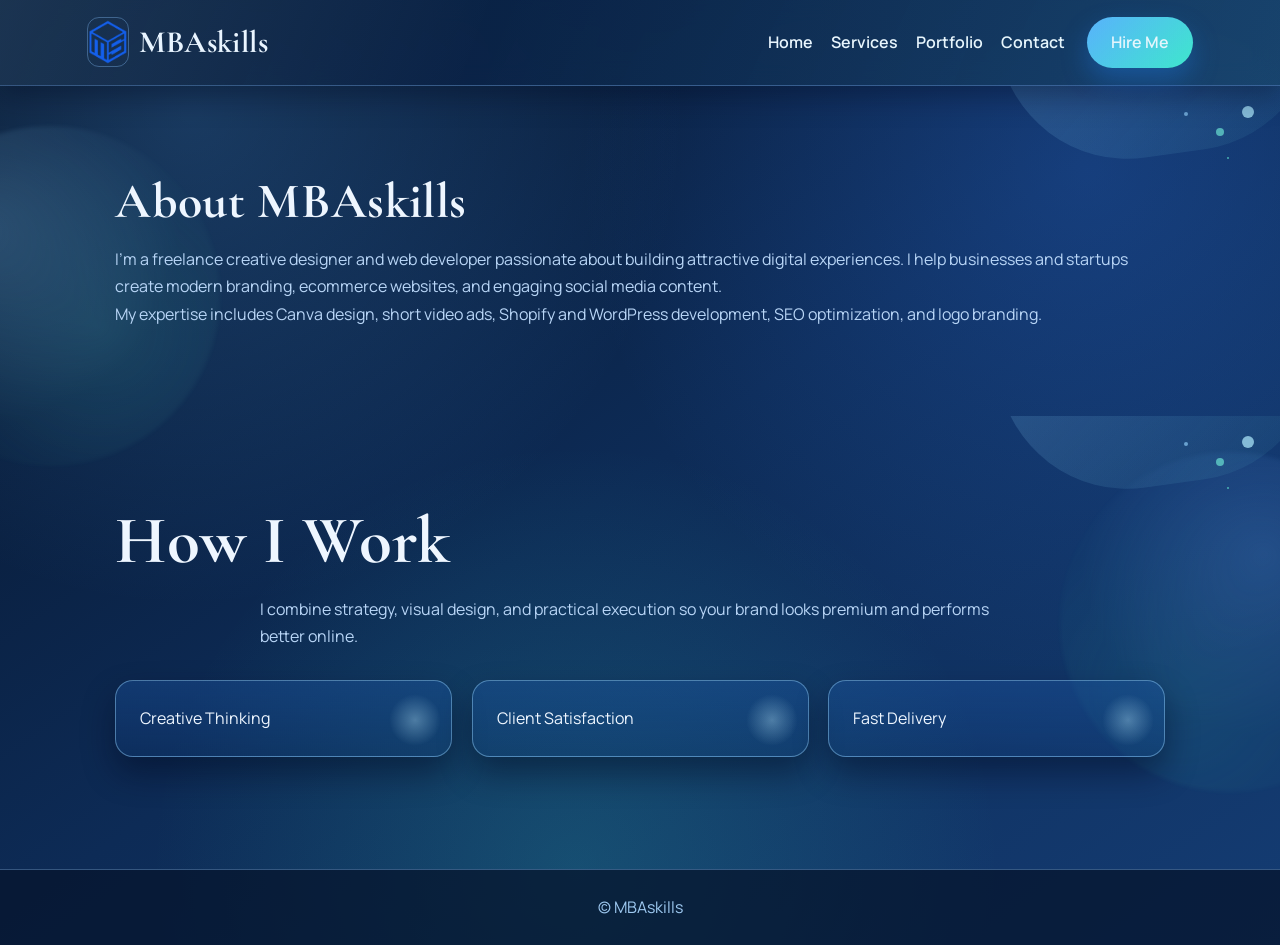
==== about.html @ e8bbcb88 "Add files via upload" ====
<!DOCTYPE html>
<html lang="en">
<head>
<meta charset="UTF-8">
<meta name="viewport" content="width=device-width, initial-scale=1.0">
<title>About | MBAskills</title>
<link rel="stylesheet" href="style.css?v=11">
<link rel="stylesheet" href="https://cdnjs.cloudflare.com/ajax/libs/font-awesome/6.5.0/css/all.min.css">
</head>
<body>

<header class="navbar" aria-label="Main navigation">
  <div class="logo-container">
    <img src="assets/images/logo.png" class="logo-img" alt="MBAskills logo">
    <span class="brand">MBAskills</span>
  </div>

  <button class="nav-toggle" aria-label="Toggle menu" aria-expanded="false" type="button">
    <i class="fas fa-bars"></i>
  </button>

  <nav class="site-nav">
    <ul class="nav-menu">
      <li><a href="index.html">Home</a></li>
      <li><a href="services.html">Services</a></li>
      <li><a href="portfolio.html">Portfolio</a></li>
      <li><a href="contact.html">Contact</a></li>
    </ul>
  </nav>

  <a href="contact.html" class="hire-btn">Hire Me</a>
</header>

<section id="about" class="about">
  <h2>About MBAskills</h2>

  <p>
    I'm a freelance creative designer and web developer passionate about building attractive digital experiences.
    I help businesses and startups create modern branding, ecommerce websites, and engaging social media content.
  </p>

  <p>
    My expertise includes Canva design, short video ads, Shopify and WordPress development, SEO optimization,
    and logo branding.
  </p>
</section>

<section class="container page">
  <h1>How I Work</h1>

  <p>
    I combine strategy, visual design, and practical execution so your brand looks premium and performs better online.
  </p>

  <div class="cards">
    <div class="card">Creative Thinking</div>
    <div class="card">Client Satisfaction</div>
    <div class="card">Fast Delivery</div>
  </div>
</section>

<footer>
  <p>&copy; MBAskills</p>
</footer>

<script src="script.js?v=8"></script>
</body>
</html>
---- style.css ----
@import url("https://fonts.googleapis.com/css2?family=Cormorant+Garamond:wght@500;600;700&family=Manrope:wght@400;500;600;700&display=swap");

:root {
  --bg-dark: #061327;
  --bg-mid: #0d2b56;
  --bg-soft: #1a4b88;
  --surface: rgba(16, 63, 128, 0.26);
  --surface-strong: rgba(28, 88, 169, 0.38);
  --line: rgba(134, 191, 255, 0.36);
  --text-main: #eef6ff;
  --text-muted: #b8d5f6;
  --blue-accent: #56adff;
  --blue-strong: #2d7ff9;
  --aqua-accent: #39e6cc;
  --aqua-strong: #18c4ae;
  --shadow: 0 24px 55px rgba(2, 10, 30, 0.48);
}

* {
  margin: 0;
  padding: 0;
  box-sizing: border-box;
}

html {
  scroll-behavior: smooth;
}

body {
  font-family: "Manrope", "Segoe UI", sans-serif;
  color: var(--text-main);
  line-height: 1.7;
  min-height: 100vh;
  background:
    radial-gradient(circle at 15% 12%, rgba(86, 173, 255, 0.22), transparent 36%),
    radial-gradient(circle at 85% 18%, rgba(51, 124, 248, 0.24), transparent 38%),
    radial-gradient(circle at 45% 92%, rgba(57, 230, 204, 0.16), transparent 38%),
    linear-gradient(145deg, var(--bg-dark), var(--bg-mid), #143c73);
  overflow-x: hidden;
}

h1,
h2,
h3,
.logo,
.brand {
  font-family: "Cormorant Garamond", Georgia, serif;
  letter-spacing: 0.35px;
}

p,
a,
li {
  color: var(--text-muted);
}

img {
  max-width: 100%;
  display: block;
}

.preloader {
  position: fixed;
  inset: 0;
  z-index: 3000;
  display: grid;
  place-items: center;
  background: radial-gradient(circle at center, #143c73, #061327);
  transition: opacity 0.45s ease, visibility 0.45s ease;
}

.preloader.hidden {
  opacity: 0;
  visibility: hidden;
}

.loader-core {
  text-align: center;
}

.logo-loader-wrap {
  position: relative;
  width: 120px;
  height: 120px;
  margin: 0 auto 14px;
  display: grid;
  place-items: center;
}

.loader-logo {
  width: 76px;
  height: 76px;
  border-radius: 18px;
  border: 2px solid rgba(255, 255, 255, 0.28);
  box-shadow: 0 0 0 8px rgba(57, 230, 204, 0.1), 0 10px 20px rgba(0, 0, 0, 0.35);
  animation: logoFloat 1.6s ease-in-out infinite;
}

.loader-dots {
  position: absolute;
  inset: 0;
  border-radius: 50%;
  animation: orbitSpin 1.15s linear infinite;
}

.dot {
  position: absolute;
  width: 14px;
  height: 14px;
  border-radius: 50%;
  box-shadow: 0 0 14px rgba(255, 255, 255, 0.45);
  animation: dotPulse 0.95s ease-in-out infinite;
}

.dot1 {
  left: calc(50% - 7px);
  top: 2px;
  background: #56adff;
}

.dot2 {
  right: 2px;
  top: calc(50% - 7px);
  background: #39e6cc;
}

.dot3 {
  left: calc(50% - 7px);
  bottom: 2px;
  background: #9fcfff;
}

.dot4 {
  left: 2px;
  top: calc(50% - 7px);
  background: #17c5af;
}

.loader-core h3 {
  font-size: 2rem;
  color: var(--text-main);
}

.loader-core p {
  color: #a6cbf5;
}

.scroll-progress-wrap {
  position: fixed;
  top: 0;
  left: 0;
  width: 100%;
  height: 4px;
  z-index: 2500;
}

.scroll-progress {
  display: block;
  width: 0%;
  height: 100%;
  background: linear-gradient(90deg, #4db5ff, var(--aqua-accent), #1f7fff);
  box-shadow: 0 3px 12px rgba(61, 164, 255, 0.7);
}

.glow-orb {
  position: fixed;
  border-radius: 50%;
  pointer-events: none;
  filter: blur(2px);
  opacity: 0.42;
  z-index: -1;
}

.orb-left {
  width: 350px;
  height: 350px;
  left: -110px;
  top: 120px;
  background: radial-gradient(circle, rgba(67, 167, 255, 0.46), transparent 66%);
}

.orb-right {
  width: 320px;
  height: 320px;
  right: -100px;
  bottom: 80px;
  background: radial-gradient(circle, rgba(57, 230, 204, 0.36), transparent 66%);
}

.to-top {
  position: fixed;
  right: 22px;
  bottom: 24px;
  width: 48px;
  height: 48px;
  border-radius: 50%;
  border: 1px solid var(--line);
  background: linear-gradient(145deg, #2f83fd, var(--aqua-strong));
  color: white;
  cursor: pointer;
  z-index: 1600;
  opacity: 0;
  visibility: hidden;
  transform: translateY(12px);
  transition: all 0.25s ease;
}

.to-top.visible {
  opacity: 1;
  visibility: visible;
  transform: translateY(0);
}

.navbar {
  position: sticky;
  top: 0;
  z-index: 1200;
  display: flex;
  justify-content: space-between;
  align-items: center;
  gap: 18px;
  padding: 16px 6.8%;
  background: rgba(7, 26, 54, 0.78);
  border-bottom: 1px solid var(--line);
  backdrop-filter: blur(12px);
}

.logo-container {
  display: flex;
  align-items: center;
  gap: 11px;
}

.logo-img {
  height: 50px;
  width: auto;
  border-radius: 12px;
  border: 1px solid var(--line);
}

.logo,
.brand {
  color: var(--text-main);
  font-size: 31px;
  font-weight: 700;
}

.navbar ul {
  list-style: none;
  display: flex;
  align-items: center;
  gap: 24px;
}

.navbar a {
  text-decoration: none;
  color: var(--text-main);
  font-weight: 600;
  transition: color 0.25s ease;
}

.navbar a:hover {
  color: var(--aqua-accent);
}

.hire-btn,
.btn,
.btn-primary,
.btn-secondary,
.btn-email,
.btn-whatsapp,
.whatsapp,
.floating-whatsapp {
  display: inline-flex;
  align-items: center;
  justify-content: center;
  gap: 8px;
  text-decoration: none;
  padding: 12px 24px;
  border-radius: 999px;
  font-weight: 700;
  transition: transform 0.22s ease, box-shadow 0.22s ease;
}

.hire-btn,
.btn-primary,
.btn-email,
.btn,
.whatsapp,
.floating-whatsapp {
  color: #e9f4ff;
  background: linear-gradient(135deg, #56adff, var(--aqua-accent), #2c7df5);
  box-shadow: 0 12px 26px rgba(20, 101, 206, 0.46);
}

.btn-secondary {
  border: 1px solid var(--line);
  color: #c5e5ff;
  background: rgba(14, 53, 108, 0.42);
}

.hire-btn:hover,
.btn:hover,
.btn-primary:hover,
.btn-secondary:hover,
.btn-email:hover,
.btn-whatsapp:hover,
.whatsapp:hover,
.floating-whatsapp:hover {
  transform: translateY(-2px);
  box-shadow: 0 16px 34px rgba(0, 0, 0, 0.42);
}

section,
.container.page,
.about,
.portfolio,
.services,
.contact,
.trust,
.benefits,
.features,
.showcase {
  padding: 88px 9%;
  position: relative;
}

h1,
h2 {
  color: var(--text-main);
  line-height: 1.1;
  margin-bottom: 18px;
}

h1 {
  font-size: clamp(2.15rem, 5.3vw, 4.2rem);
}

h2 {
  font-size: clamp(1.9rem, 4.3vw, 3.1rem);
}

.section-intro {
  max-width: 880px;
  margin: 0 auto;
}

.hero {
  display: grid;
  grid-template-columns: 1fr 0.92fr;
  align-items: center;
  gap: 62px;
  min-height: calc(100vh - 94px);
  padding-top: 70px;
}

.hero h1 span {
  color: #8bcbff;
}

.hero p {
  max-width: 690px;
  font-size: 1.04rem;
  margin-bottom: 12px;
}

.hero-buttons {
  margin-top: 24px;
  display: flex;
  flex-wrap: wrap;
  gap: 12px;
}

.hero-right img,
.hero-img img {
  border-radius: 24px;
  border: 1px solid var(--line);
  box-shadow: var(--shadow);
}

.about-container {
  display: grid;
  grid-template-columns: 330px 1fr;
  gap: 36px;
  align-items: center;
  margin-top: 20px;
}

.about-container img {
  border-radius: 22px;
  border: 1px solid var(--line);
  box-shadow: var(--shadow);
}

.about-container p,
.section-desc,
.page p,
.contact p,
.portfolio p,
.services p,
.features p,
.benefits p,
.showcase p {
  color: var(--text-muted);
  max-width: 760px;
  margin: 10px auto;
}

.trust-grid,
.benefit-grid,
.service-grid,
.cards,
.portfolio-grid,
.gallery,
.feature-grid,
.showcase-grid {
  margin-top: 30px;
  display: grid;
  gap: 20px;
}

.trust-grid {
  grid-template-columns: repeat(auto-fit, minmax(170px, 1fr));
  text-align: center;
}

.trust-grid > div {
  position: relative;
  overflow: hidden;
  background: linear-gradient(180deg, rgba(28, 88, 169, 0.36), rgba(16, 63, 128, 0.2));
  border: 1px solid var(--line);
  border-radius: 18px;
  padding: 20px;
  box-shadow: 0 14px 30px rgba(0, 7, 20, 0.36);
}

.trust-grid > div::after {
  content: "";
  position: absolute;
  inset: auto -50px -60px auto;
  width: 130px;
  height: 130px;
  border-radius: 50%;
  background: radial-gradient(circle, rgba(57, 230, 204, 0.24), transparent 70%);
}

.trust-grid h3 {
  font-size: clamp(2rem, 4.2vw, 2.9rem);
  color: #9bd6ff;
}

.benefit-grid,
.service-grid,
.cards,
.portfolio-grid,
.feature-grid,
.showcase-grid {
  grid-template-columns: repeat(auto-fit, minmax(230px, 1fr));
}

.gallery {
  grid-template-columns: repeat(auto-fit, minmax(190px, 1fr));
}

.benefit-card,
.service-card,
.card,
.project,
.feature-card,
.showcase-card,
.portfolio-grid > img,
.gallery img {
  background: linear-gradient(180deg, var(--surface-strong), var(--surface));
  border: 1px solid var(--line);
  border-radius: 18px;
  box-shadow: 0 14px 30px rgba(0, 7, 20, 0.4);
  transition: transform 0.3s ease, box-shadow 0.3s ease;
  transform-style: preserve-3d;
  will-change: transform;
}

.benefit-card,
.service-card,
.card,
.project,
.feature-card,
.showcase-card {
  padding: 24px;
}

.service-card i,
.showcase-card i {
  color: var(--aqua-accent);
  font-size: 2rem;
  margin-bottom: 12px;
}

.benefit-card h3,
.service-card h3,
.project h3,
.feature-card h3,
.showcase-card h3 {
  color: var(--text-main);
  font-size: 1.6rem;
  margin-bottom: 8px;
}

.feature-card,
.showcase-card,
.tilt-card {
  position: relative;
  isolation: isolate;
  overflow: hidden;
}

.feature-card::after,
.showcase-card::after {
  content: "";
  position: absolute;
  width: 140px;
  height: 140px;
  right: -40px;
  top: -50px;
  border-radius: 50%;
  background: radial-gradient(circle, rgba(111, 188, 255, 0.34), transparent 70%);
}

.tilt-card::before {
  content: "";
  position: absolute;
  inset: 0;
  border-radius: inherit;
  background: linear-gradient(120deg, rgba(255, 255, 255, 0.18), transparent 34%, transparent 66%, rgba(57, 230, 204, 0.16));
  opacity: 0;
  transition: opacity 0.3s ease;
  pointer-events: none;
}

.tilt-card:hover::before {
  opacity: 1;
}

.tilt-strong {
  box-shadow: 0 20px 40px rgba(0, 8, 28, 0.48);
}

.portfolio-grid > img,
.gallery img {
  width: 100%;
  height: 250px;
  object-fit: cover;
}

.benefit-card:hover,
.service-card:hover,
.card:hover,
.project:hover,
.feature-card:hover,
.showcase-card:hover,
.portfolio-grid > img:hover,
.gallery img:hover {
  transform: translateY(-7px);
  box-shadow: 0 20px 38px rgba(0, 0, 0, 0.45);
}

.contact-buttons {
  margin-top: 24px;
  display: flex;
  justify-content: center;
  align-items: center;
  gap: 14px;
  flex-wrap: wrap;
}

.floating-whatsapp {
  width: 56px;
  height: 56px;
  padding: 0;
  font-size: 1.4rem;
}

footer {
  margin-top: 24px;
  padding: 24px 10%;
  border-top: 1px solid var(--line);
  background: rgba(6, 20, 44, 0.75);
  text-align: center;
}

footer p {
  color: #9ec9f0;
}

@keyframes riseIn {
  from {
    opacity: 0;
    transform: translateY(20px);
  }
  to {
    opacity: 1;
    transform: translateY(0);
  }
}

@keyframes spin {
  to {
    transform: rotate(360deg);
  }
}

@keyframes orbitSpin {
  to {
    transform: rotate(360deg);
  }
}

@keyframes logoFloat {
  0%, 100% {
    transform: translateY(0);
  }
  50% {
    transform: translateY(-4px);
  }
}

@keyframes dotPulse {
  0%, 100% {
    transform: scale(0.8);
    opacity: 0.8;
  }
  50% {
    transform: scale(1.16);
    opacity: 1;
  }
}
.hero,
.about-container,
.benefit-card,
.service-card,
.feature-card,
.showcase-card,
.portfolio-grid > img,
.gallery img,
.card,
.project {
  animation: riseIn 0.75s ease both;
}

@media (max-width: 992px) {
  .navbar {
    padding-inline: 5%;
  }

  .hero {
    grid-template-columns: 1fr;
    text-align: center;
    min-height: auto;
    gap: 36px;
  }

  .hero-buttons {
    justify-content: center;
  }

  .about-container {
    grid-template-columns: 1fr;
    text-align: center;
  }

  .about-container img {
    margin: 0 auto;
  }

  .navbar ul {
    display: none;
  }
}

@media (max-width: 640px) {
  section,
  .container.page,
  .about,
  .portfolio,
  .services,
  .contact,
  .trust,
  .benefits,
  .features,
  .showcase {
    padding: 72px 6%;
  }

  .hire-btn,
  .btn,
  .btn-primary,
  .btn-secondary,
  .btn-email,
  .btn-whatsapp,
  .whatsapp {
    width: 100%;
  }
}



:root {
  --violet-soft: #7aa8ff;
  --mint-soft: #6ef3d2;
}

.navbar {
  background: linear-gradient(115deg, rgba(8, 27, 56, 0.9), rgba(13, 47, 95, 0.82));
  box-shadow: 0 10px 26px rgba(2, 10, 30, 0.35);
}

.hero h1 span {
  background: linear-gradient(100deg, #8fd5ff 0%, #5edfff 45%, #69f0d1 100%);
  -webkit-background-clip: text;
  background-clip: text;
  color: transparent;
}

.hero-badge-row {
  display: flex;
  flex-wrap: wrap;
  gap: 10px;
  margin-bottom: 16px;
}

.hero-badge {
  display: inline-flex;
  align-items: center;
  gap: 8px;
  padding: 7px 14px;
  border-radius: 999px;
  border: 1px solid rgba(155, 219, 255, 0.5);
  background: linear-gradient(120deg, rgba(85, 167, 255, 0.25), rgba(57, 230, 204, 0.18));
  color: #d8eeff;
  font-size: 0.85rem;
  font-weight: 700;
  letter-spacing: 0.2px;
}

.hero-badge i {
  color: #9be8ff;
}

.hire-btn,
.btn,
.btn-primary,
.btn-email,
.btn-whatsapp,
.whatsapp,
.floating-whatsapp {
  background-size: 200% 200%;
  animation: gradientPulse 7s ease infinite;
}

.btn-secondary {
  background: linear-gradient(145deg, rgba(14, 53, 108, 0.66), rgba(24, 86, 158, 0.52));
  border-color: rgba(162, 217, 255, 0.5);
}

.trust,
.services,
.portfolio,
.contact,
.benefits {
  border-radius: 28px;
  margin-inline: 4%;
  margin-bottom: 16px;
  border: 1px solid rgba(132, 198, 255, 0.2);
  background:
    linear-gradient(150deg, rgba(19, 61, 118, 0.36), rgba(9, 33, 72, 0.2)),
    radial-gradient(circle at 92% 8%, rgba(104, 187, 255, 0.2), transparent 42%);
}

.benefit-card,
.service-card,
.card,
.project,
.feature-card,
.showcase-card,
.portfolio-grid > img,
.gallery img {
  border-color: rgba(152, 212, 255, 0.45);
  box-shadow: 0 16px 32px rgba(0, 8, 30, 0.45);
}

.benefit-card:hover,
.service-card:hover,
.card:hover,
.project:hover,
.feature-card:hover,
.showcase-card:hover,
.portfolio-grid > img:hover,
.gallery img:hover {
  transform: translateY(-8px) scale(1.01);
  border-color: rgba(163, 240, 225, 0.9);
  box-shadow: 0 22px 44px rgba(0, 0, 0, 0.5);
}

.client-strip {
  margin-top: 24px;
  padding: 20px;
  border-radius: 18px;
  border: 1px solid rgba(166, 227, 255, 0.44);
  background: linear-gradient(120deg, rgba(55, 126, 240, 0.36), rgba(57, 230, 204, 0.22));
  display: flex;
  align-items: center;
  justify-content: space-between;
  gap: 14px;
  box-shadow: 0 14px 28px rgba(3, 12, 36, 0.36);
}

.client-strip p {
  margin: 0;
  max-width: none;
  color: #e8f6ff;
  font-weight: 600;
}

@keyframes gradientPulse {
  0% {
    background-position: 0% 50%;
  }
  50% {
    background-position: 100% 50%;
  }
  100% {
    background-position: 0% 50%;
  }
}

@media (max-width: 992px) {
  .trust,
  .services,
  .portfolio,
  .contact,
  .benefits {
    margin-inline: 2.5%;
  }
}

@media (max-width: 640px) {
  .hero-badge-row {
    justify-content: center;
  }

  .hero-badge {
    width: 100%;
    justify-content: center;
  }

  .client-strip {
    flex-direction: column;
    text-align: center;
  }
}

/* Mobile usability and polish */
@media (max-width: 992px) {
  .navbar {
    position: sticky;
    top: 8px;
    margin: 0 3% 10px;
    border-radius: 16px;
    padding: 12px 14px;
    gap: 12px;
    align-items: center;
  }

  .navbar nav {
    width: 100%;
    order: 3;
  }

  .navbar ul {
    display: flex !important;
    width: 100%;
    justify-content: center;
    flex-wrap: wrap;
    gap: 8px;
  }

  .navbar ul li a {
    display: inline-flex;
    align-items: center;
    justify-content: center;
    padding: 8px 12px;
    border-radius: 999px;
    border: 1px solid rgba(149, 210, 255, 0.35);
    background: rgba(8, 43, 91, 0.58);
    font-size: 0.9rem;
  }

  .hire-btn {
    padding: 10px 16px;
    font-size: 0.9rem;
  }

  section,
  .container.page,
  .about,
  .portfolio,
  .services,
  .contact,
  .trust,
  .benefits,
  .features,
  .showcase {
    padding: 62px 6%;
  }

  .hero {
    gap: 26px;
    padding-top: 18px;
  }

  .hero h1 {
    font-size: clamp(2rem, 8.4vw, 3rem);
  }

  .hero p {
    font-size: 0.96rem;
    line-height: 1.65;
  }

  .hero-right img,
  .hero-img img {
    width: min(100%, 440px);
    max-height: 320px;
    margin: 0 auto;
    object-fit: cover;
  }

  .about-container {
    gap: 20px;
  }

  .about-container img {
    width: min(100%, 360px);
  }

  .benefit-grid,
  .service-grid,
  .cards,
  .portfolio-grid,
  .gallery,
  .feature-grid,
  .showcase-grid {
    grid-template-columns: 1fr;
    gap: 14px;
  }

  .portfolio-grid > img,
  .gallery img {
    height: 220px;
  }

  .client-strip {
    padding: 16px;
  }
}

@media (max-width: 640px) {
  .logo,
  .brand {
    font-size: 1.55rem;
  }

  .logo-img {
    height: 42px;
  }

  .hero-badge {
    font-size: 0.8rem;
    padding: 7px 11px;
  }

  .hero-buttons {
    gap: 10px;
  }

  .hero-buttons .btn-primary,
  .hero-buttons .btn-secondary {
    width: 100%;
  }

  h2 {
    font-size: clamp(1.55rem, 7.2vw, 2.05rem);
  }

  .service-card,
  .benefit-card,
  .card,
  .project,
  .feature-card,
  .showcase-card {
    padding: 18px;
    border-radius: 16px;
  }

  .to-top {
    right: 14px;
    bottom: 16px;
    width: 44px;
    height: 44px;
  }
}

/* Final responsive header and media cards */
.nav-toggle {
  display: none;
  width: 44px;
  height: 44px;
  border-radius: 12px;
  border: 1px solid rgba(149, 210, 255, 0.45);
  background: rgba(8, 43, 91, 0.72);
  color: #e9f5ff;
  font-size: 1rem;
  cursor: pointer;
}

.nav-menu {
  list-style: none;
}

.portfolio-media {
  overflow: hidden;
}

.portfolio-grid .portfolio-media,
.gallery .portfolio-media {
  background: linear-gradient(180deg, var(--surface-strong), var(--surface));
  border: 1px solid rgba(152, 212, 255, 0.45);
  border-radius: 18px;
  box-shadow: 0 16px 32px rgba(0, 8, 30, 0.45);
}

.portfolio-grid .portfolio-media img,
.portfolio-grid .portfolio-media video,
.gallery .portfolio-media img,
.gallery .portfolio-media video {
  width: 100%;
  height: 250px;
  object-fit: cover;
  display: block;
}

.portfolio-grid .portfolio-media video,
.gallery .portfolio-media video {
  background: #07172f;
}

@media (max-width: 992px) {
  .navbar {
    position: sticky;
    top: 8px;
    margin: 0 3% 10px;
    border-radius: 16px;
    padding: 12px 14px;
    gap: 10px;
    align-items: center;
    overflow: visible;
  }

  .nav-toggle {
    display: inline-flex;
    align-items: center;
    justify-content: center;
    margin-left: auto;
  }

  .navbar nav {
    order: 3;
    width: 100%;
  }

  .navbar .nav-menu {
    display: none !important;
    position: absolute;
    top: calc(100% + 10px);
    left: 12px;
    right: 12px;
    padding: 10px;
    border-radius: 14px;
    border: 1px solid rgba(149, 210, 255, 0.35);
    background: rgba(6, 28, 62, 0.95);
    box-shadow: 0 14px 32px rgba(0, 0, 0, 0.44);
    flex-direction: column;
    gap: 8px;
    z-index: 1300;
  }

  .navbar.open .nav-menu {
    display: flex !important;
  }

  .navbar .nav-menu a {
    width: 100%;
    padding: 10px 12px;
    border-radius: 10px;
    border: 1px solid rgba(149, 210, 255, 0.25);
    background: rgba(8, 43, 91, 0.55);
    text-align: center;
  }

  .navbar .hire-btn {
    order: 2;
    padding: 10px 14px;
    font-size: 0.88rem;
  }

  .portfolio-grid .portfolio-media img,
  .portfolio-grid .portfolio-media video,
  .gallery .portfolio-media img,
  .gallery .portfolio-media video {
    height: 220px;
  }
}

@media (max-width: 640px) {
  .navbar {
    top: 6px;
    margin: 0 2.5% 8px;
    padding: 10px 12px;
  }

  .navbar .logo,
  .navbar .brand {
    font-size: 1.4rem;
  }

  .navbar .hire-btn {
    display: none;
  }

  .portfolio-grid .portfolio-media img,
  .portfolio-grid .portfolio-media video,
  .gallery .portfolio-media img,
  .gallery .portfolio-media video {
    height: 200px;
  }
}

/* Ultra mobile polish and unified header */
.navbar {
  display: flex;
  align-items: center;
  gap: 14px;
}

.navbar .logo-container {
  display: flex;
  align-items: center;
  gap: 10px;
  min-width: 0;
}

.navbar .site-nav {
  margin-left: auto;
}

.navbar .nav-menu {
  list-style: none;
  display: flex;
  align-items: center;
  gap: 18px;
}

.navbar .brand {
  white-space: nowrap;
}

.navbar .hire-btn {
  margin-left: 8px;
}

@media (max-width: 992px) {
  body.menu-open {
    overflow: hidden;
  }

  .navbar {
    top: 8px;
    margin: 0 3% 12px;
    padding: 10px 12px;
    border-radius: 16px;
    backdrop-filter: blur(16px);
  }

  .navbar .logo-img {
    height: 40px;
    border-radius: 10px;
  }

  .navbar .brand {
    font-size: 1.35rem;
  }

  .navbar .hire-btn {
    display: none;
  }

  .navbar .nav-toggle {
    display: inline-flex;
    align-items: center;
    justify-content: center;
    margin-left: auto;
    width: 42px;
    height: 42px;
    border-radius: 12px;
    border: 1px solid rgba(149, 210, 255, 0.45);
    background: linear-gradient(160deg, rgba(20, 86, 164, 0.88), rgba(13, 50, 108, 0.88));
    color: #eff8ff;
    box-shadow: 0 10px 20px rgba(0, 0, 0, 0.3);
    z-index: 1400;
  }

  .navbar .site-nav {
    display: none !important;
    position: absolute;
    top: calc(100% + 10px);
    left: 0;
    right: 0;
    margin: 0;
    z-index: 1350;
  }

  .navbar.open .site-nav {
    display: block !important;
  }

  .navbar .nav-menu {
    width: 94%;
    margin: 0 auto;
    padding: 10px;
    border-radius: 14px;
    border: 1px solid rgba(156, 219, 255, 0.34);
    background: linear-gradient(170deg, rgba(10, 35, 74, 0.97), rgba(7, 27, 61, 0.95));
    box-shadow: 0 16px 36px rgba(0, 0, 0, 0.45);
    display: flex !important;
    flex-direction: column;
    gap: 8px;
  }

  .navbar .nav-menu li {
    width: 100%;
  }

  .navbar .nav-menu a {
    display: block;
    width: 100%;
    padding: 10px 12px;
    border-radius: 10px;
    border: 1px solid rgba(149, 210, 255, 0.22);
    background: rgba(13, 56, 116, 0.5);
    text-align: center;
    font-size: 0.9rem;
  }

  .hero {
    padding-top: 8px;
    gap: 22px;
  }

  .hero h1 {
    font-size: clamp(1.85rem, 8.2vw, 2.6rem);
    line-height: 1.14;
  }

  .hero p,
  .section-intro,
  .section-desc,
  .contact p {
    font-size: 0.94rem;
    line-height: 1.6;
  }

  .benefit-card,
  .service-card,
  .card,
  .project,
  .feature-card,
  .showcase-card,
  .portfolio-media {
    padding: 16px;
    border-radius: 14px;
  }

  .portfolio-grid,
  .gallery {
    grid-template-columns: repeat(2, minmax(0, 1fr));
    gap: 12px;
  }

  .portfolio-grid .portfolio-media img,
  .portfolio-grid .portfolio-media video,
  .gallery .portfolio-media img,
  .gallery .portfolio-media video {
    height: 180px;
  }
}

@media (max-width: 640px) {
  section,
  .container.page,
  .about,
  .portfolio,
  .services,
  .contact,
  .trust,
  .benefits,
  .features,
  .showcase {
    padding: 56px 5%;
  }

  .navbar {
    margin: 0 2% 10px;
    padding: 9px 10px;
  }

  .navbar .logo-img {
    height: 36px;
  }

  .navbar .brand {
    font-size: 1.2rem;
  }

  .hero-right img,
  .hero-img img,
  .about-container img {
    width: 100%;
    max-height: 250px;
    object-fit: cover;
  }

  .portfolio-grid,
  .gallery {
    grid-template-columns: 1fr;
  }

  .portfolio-grid .portfolio-media img,
  .portfolio-grid .portfolio-media video,
  .gallery .portfolio-media img,
  .gallery .portfolio-media video {
    height: 210px;
  }

  .contact-buttons {
    gap: 10px;
  }

  .btn-primary,
  .btn-secondary,
  .btn-email {
    width: 100%;
  }
}

/* Decorative curves and sparkles */
body::before,
body::after {
  content: "";
  position: fixed;
  width: 340px;
  height: 340px;
  border-radius: 50%;
  pointer-events: none;
  z-index: -1;
  opacity: 0.34;
  filter: blur(2px);
}

body::before {
  top: 14%;
  left: -120px;
  background:
    radial-gradient(circle at 30% 30%, rgba(144, 214, 255, 0.6), transparent 58%),
    radial-gradient(circle at 65% 60%, rgba(95, 238, 213, 0.35), transparent 64%);
  animation: floatGlow 11s ease-in-out infinite;
}

body::after {
  right: -120px;
  bottom: 12%;
  background:
    radial-gradient(circle at 60% 30%, rgba(111, 174, 255, 0.55), transparent 58%),
    radial-gradient(circle at 35% 70%, rgba(64, 229, 203, 0.3), transparent 64%);
  animation: floatGlow 13s ease-in-out infinite reverse;
}

.navbar::before {
  content: "";
  position: absolute;
  inset: 0;
  border-radius: inherit;
  background: linear-gradient(110deg, rgba(160, 225, 255, 0.12), transparent 38%, rgba(117, 238, 213, 0.1));
  pointer-events: none;
}

.hero,
.about,
.services,
.portfolio,
.contact,
.trust,
.benefits,
.container.page {
  overflow: hidden;
}

.hero::before,
.about::before,
.services::before,
.portfolio::before,
.contact::before,
.trust::before,
.benefits::before,
.container.page::before {
  content: "";
  position: absolute;
  width: 320px;
  height: 130px;
  border-radius: 0 0 160px 160px;
  top: -62px;
  right: -46px;
  background: linear-gradient(140deg, rgba(143, 211, 255, 0.18), rgba(88, 227, 206, 0.05));
  transform: rotate(-8deg);
  pointer-events: none;
}

.hero::after,
.about::after,
.services::after,
.portfolio::after,
.contact::after,
.trust::after,
.benefits::after,
.container.page::after {
  content: "";
  position: absolute;
  width: 12px;
  height: 12px;
  border-radius: 50%;
  top: 20px;
  right: 26px;
  background: #b1edff;
  box-shadow:
    -28px 20px 0 -2px rgba(111, 233, 214, 0.95),
    -62px 2px 0 -4px rgba(150, 214, 255, 0.9),
    -20px 46px 0 -5px rgba(102, 244, 215, 0.9);
  opacity: 0.7;
  animation: sparkleTwinkle 4.2s ease-in-out infinite;
  pointer-events: none;
}

.hero-right,
.about-container img,
.portfolio-media,
.benefit-card,
.service-card,
.card,
.project {
  position: relative;
}

.hero-right::after,
.about-container .tilt-card::after,
.portfolio-media::after,
.benefit-card::after,
.service-card::after,
.card::after,
.project::after {
  content: "";
  position: absolute;
  inset: auto 10px 10px auto;
  width: 52px;
  height: 52px;
  border-radius: 50%;
  background: radial-gradient(circle, rgba(187, 236, 255, 0.35), transparent 70%);
  pointer-events: none;
}

@keyframes floatGlow {
  0%,
  100% {
    transform: translateY(0) scale(1);
  }
  50% {
    transform: translateY(-16px) scale(1.05);
  }
}

@keyframes sparkleTwinkle {
  0%,
  100% {
    transform: scale(0.92);
    opacity: 0.45;
  }
  50% {
    transform: scale(1.06);
    opacity: 0.95;
  }
}

@media (max-width: 992px) {
  body::before,
  body::after {
    width: 250px;
    height: 250px;
    opacity: 0.24;
  }

  .hero::before,
  .about::before,
  .services::before,
  .portfolio::before,
  .contact::before,
  .trust::before,
  .benefits::before,
  .container.page::before {
    width: 230px;
    height: 95px;
    right: -34px;
    top: -48px;
  }
}

@media (prefers-reduced-motion: reduce) {
  body::before,
  body::after,
  .hero::after,
  .about::after,
  .services::after,
  .portfolio::after,
  .contact::after,
  .trust::after,
  .benefits::after,
  .container.page::after {
    animation: none;
  }
}


/* Home portfolio toggle */
.portfolio-actions {
  margin-top: 18px;
  display: flex;
  justify-content: center;
}

.portfolio-more {
  display: none;
}

.portfolio-more.show {
  display: block;
}

.portfolio-toggle-btn.is-disabled {
  opacity: 0.78;
  cursor: default;
}

/* Mobile hero special look + about photo fix */
@media (max-width: 640px) {
  .hero {
    position: relative;
    padding-top: 14px;
  }

  .hero-left {
    position: relative;
    padding: 18px 14px;
    border-radius: 18px;
    border: 1px solid rgba(152, 212, 255, 0.34);
    background:
      radial-gradient(circle at 82% 10%, rgba(114, 193, 255, 0.3), transparent 45%),
      linear-gradient(155deg, rgba(15, 52, 106, 0.58), rgba(7, 29, 67, 0.48));
    box-shadow: 0 14px 26px rgba(0, 0, 0, 0.3);
  }

  .hero-left::after {
    content: "";
    position: absolute;
    width: 80px;
    height: 80px;
    right: -10px;
    top: -10px;
    border-radius: 50%;
    background: radial-gradient(circle, rgba(125, 215, 255, 0.28), transparent 72%);
    pointer-events: none;
  }

  .hero h1 {
    letter-spacing: 0.2px;
    text-wrap: balance;
  }

  .hero-buttons {
    margin-top: 16px;
  }

  .hero-right img,
  .hero-img img {
    border-radius: 18px;
    max-height: 230px;
  }

  .about-container {
    gap: 14px;
  }

  .about-container img {
    width: min(100%, 320px);
    max-height: none !important;
    height: auto;
    object-fit: contain !important;
    object-position: center top;
    margin: 0 auto;
    border-radius: 18px;
    padding: 4px;
    background: linear-gradient(160deg, rgba(106, 185, 255, 0.22), rgba(82, 227, 202, 0.14));
  }
}
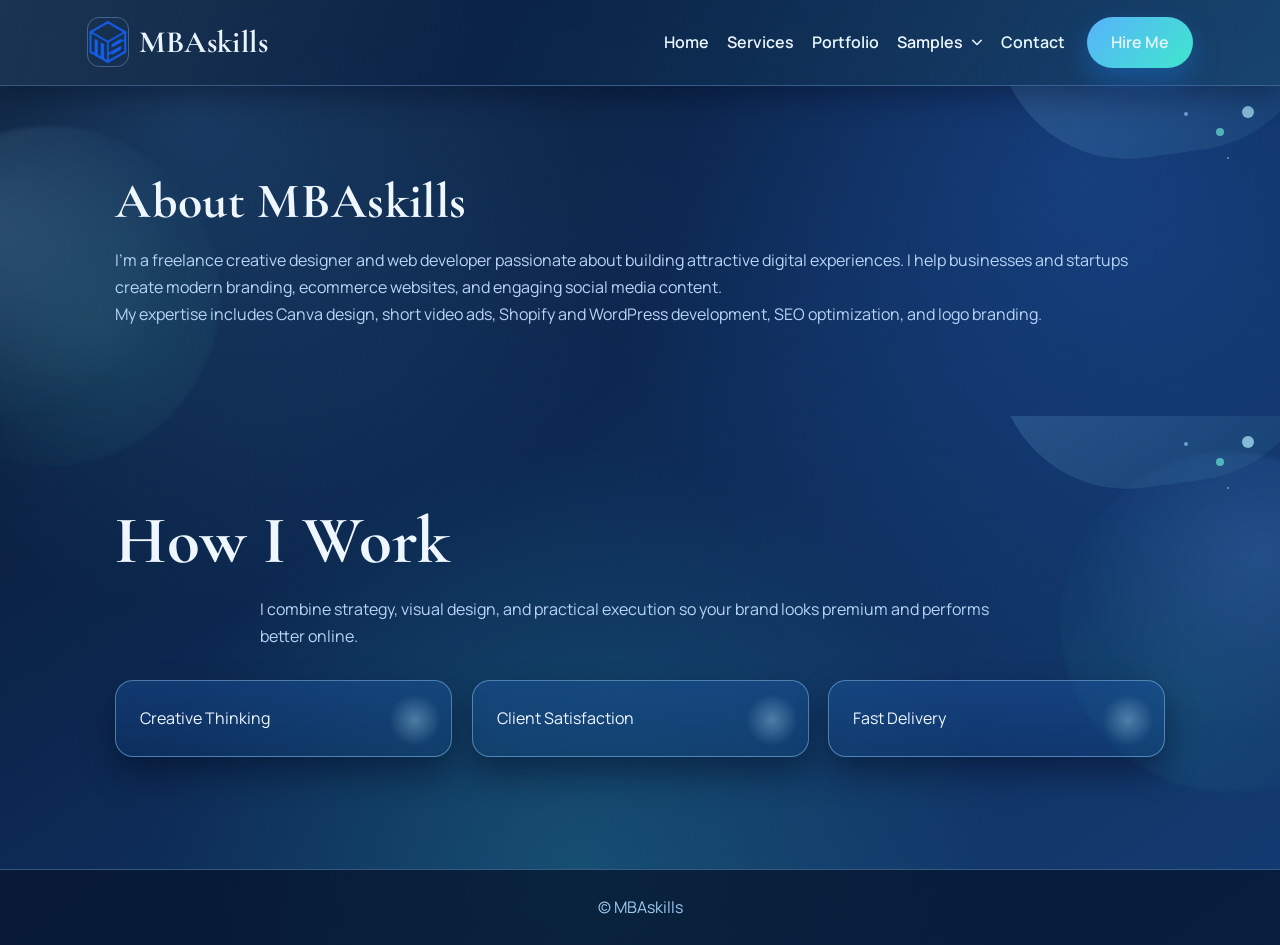
==== commit 56e08139: "Add files via upload" ====
--- a/about.html
+++ b/about.html
@@ -1,71 +1,94 @@
-<!DOCTYPE html>
-<html lang="en">
-<head>
-<meta charset="UTF-8">
-<meta name="viewport" content="width=device-width, initial-scale=1.0">
-<title>About | MBAskills</title>
-<link rel="stylesheet" href="style.css?v=11">
-<link rel="stylesheet" href="https://cdnjs.cloudflare.com/ajax/libs/font-awesome/6.5.0/css/all.min.css">
-</head>
-<body>
-
-<header class="navbar" aria-label="Main navigation">
-  <div class="logo-container">
-    <img src="assets/images/logo.png" class="logo-img" alt="MBAskills logo">
-    <span class="brand">MBAskills</span>
-  </div>
-
-  <button class="nav-toggle" aria-label="Toggle menu" aria-expanded="false" type="button">
-    <i class="fas fa-bars"></i>
-  </button>
-
-  <nav class="site-nav">
-    <ul class="nav-menu">
-      <li><a href="index.html">Home</a></li>
-      <li><a href="services.html">Services</a></li>
-      <li><a href="portfolio.html">Portfolio</a></li>
-      <li><a href="contact.html">Contact</a></li>
-    </ul>
-  </nav>
-
-  <a href="contact.html" class="hire-btn">Hire Me</a>
-</header>
-
-<section id="about" class="about">
-  <h2>About MBAskills</h2>
-
-  <p>
-    I'm a freelance creative designer and web developer passionate about building attractive digital experiences.
-    I help businesses and startups create modern branding, ecommerce websites, and engaging social media content.
-  </p>
-
-  <p>
-    My expertise includes Canva design, short video ads, Shopify and WordPress development, SEO optimization,
-    and logo branding.
-  </p>
-</section>
-
-<section class="container page">
-  <h1>How I Work</h1>
-
-  <p>
-    I combine strategy, visual design, and practical execution so your brand looks premium and performs better online.
-  </p>
-
-  <div class="cards">
-    <div class="card">Creative Thinking</div>
-    <div class="card">Client Satisfaction</div>
-    <div class="card">Fast Delivery</div>
-  </div>
-</section>
-
-<footer>
-  <p>&copy; MBAskills</p>
-</footer>
-
-<script src="script.js?v=8"></script>
-</body>
+<!DOCTYPE html>
+<html lang="en">
+<head>
+<meta charset="UTF-8">
+<meta name="viewport" content="width=device-width, initial-scale=1.0">
+<meta name="description" content="Learn about MBAskills, a creative web and design studio focused on Shopify, WordPress, SEO, AI solutions, and modern business websites.">
+<meta name="robots" content="index, follow">
+<link rel="canonical" href="https://mbaskills.com/about.html">
+<meta property="og:type" content="website">
+<meta property="og:title" content="About | MBAskills">
+<meta property="og:description" content="Meet MBAskills and discover a results-driven approach to modern web design, development, and SEO.">
+<meta property="og:url" content="https://mbaskills.com/about.html">
+<title>About | MBAskills</title>
+<link rel="preconnect" href="https://fonts.googleapis.com">
+<link rel="preconnect" href="https://fonts.gstatic.com" crossorigin>
+<link rel="preconnect" href="https://cdnjs.cloudflare.com" crossorigin>
+<link rel="stylesheet" href="https://fonts.googleapis.com/css2?family=Cormorant+Garamond:wght@500;600;700&family=Manrope:wght@400;500;600;700&display=swap">
+<link rel="stylesheet" href="style.css?v=20">
+<link rel="stylesheet" href="https://cdnjs.cloudflare.com/ajax/libs/font-awesome/6.5.0/css/all.min.css">
+</head>
+<body>
+
+<header class="navbar" aria-label="Main navigation">
+  <div class="logo-container">
+    <img src="assets/images/logo.png" class="logo-img" alt="MBAskills logo" loading="eager" decoding="async" fetchpriority="high">
+    <span class="brand">MBAskills</span>
+  </div>
+
+  <button class="nav-toggle" aria-label="Toggle menu" aria-expanded="false" type="button">
+    <i class="fas fa-bars"></i>
+  </button>
+
+  <nav class="site-nav">
+    <ul class="nav-menu">
+      <li><a href="index.html">Home</a></li>
+      <li><a href="services.html">Services</a></li>
+      <li><a href="portfolio.html">Portfolio</a></li>
+      <li class="nav-item-has-children">
+        <a href="samples.html">Samples <i class="fas fa-chevron-down" aria-hidden="true"></i></a>
+        <ul class="nav-submenu">
+          <li><a href="samples.html#shopify-design">Shopify Store</a></li>
+          <li><a href="samples.html#wordpress-design">WordPress Store</a></li>
+          <li><a href="samples.html#html-design">HTML/CSS Store</a></li>
+          <li><a href="samples.html#pos-design">POS Software</a></li>
+          <li><a href="samples.html#multipurpose-design">Multi-Purpose Sites</a></li>
+          <li><a href="samples.html#mobile-app-design">Mobile Apps</a></li>
+        </ul>
+      </li>
+      <li><a href="contact.html">Contact</a></li>
+    </ul>
+  </nav>
+
+  <a href="contact.html" class="hire-btn">Hire Me</a>
+</header>
+
+<section id="about" class="about">
+  <h2>About MBAskills</h2>
+
+  <p>
+    I'm a freelance creative designer and web developer passionate about building attractive digital experiences.
+    I help businesses and startups create modern branding, ecommerce websites, and engaging social media content.
+  </p>
+
+  <p>
+    My expertise includes Canva design, short video ads, Shopify and WordPress development, SEO optimization,
+    and logo branding.
+  </p>
+</section>
+
+<section class="container page">
+  <h1>How I Work</h1>
+
+  <p>
+    I combine strategy, visual design, and practical execution so your brand looks premium and performs better online.
+  </p>
+
+  <div class="cards">
+    <div class="card">Creative Thinking</div>
+    <div class="card">Client Satisfaction</div>
+    <div class="card">Fast Delivery</div>
+  </div>
+</section>
+
+<footer>
+  <p>&copy; MBAskills</p>
+</footer>
+
+<script src="script.js?v=9" defer></script>
+</body>
 </html>
 
 
 
+
--- a/style.css
+++ b/style.css
@@ -1,5 +1,3 @@
-@import url("https://fonts.googleapis.com/css2?family=Cormorant+Garamond:wght@500;600;700&family=Manrope:wght@400;500;600;700&display=swap");
-
 :root {
   --bg-dark: #061327;
   --bg-mid: #0d2b56;
@@ -24,6 +22,20 @@
 
 html {
   scroll-behavior: smooth;
+}
+
+@media (prefers-reduced-motion: reduce) {
+  html {
+    scroll-behavior: auto;
+  }
+
+  *,
+  *::before,
+  *::after {
+    animation-duration: 0.01ms !important;
+    animation-iteration-count: 1 !important;
+    transition-duration: 0.01ms !important;
+  }
 }
 
 body {
@@ -323,6 +335,16 @@
 .showcase {
   padding: 88px 9%;
   position: relative;
+  content-visibility: auto;
+  contain-intrinsic-size: 1px 720px;
+}
+
+.hero,
+.preloader,
+.navbar,
+footer {
+  content-visibility: visible;
+  contain-intrinsic-size: auto;
 }
 
 h1,
@@ -493,6 +515,27 @@
   color: var(--aqua-accent);
   font-size: 2rem;
   margin-bottom: 12px;
+}
+
+.service-card {
+  position: relative;
+  overflow: hidden;
+}
+
+.service-card::after {
+  content: "";
+  position: absolute;
+  width: 150px;
+  height: 150px;
+  right: -44px;
+  top: -44px;
+  border-radius: 50%;
+  background: radial-gradient(circle, rgba(108, 189, 255, 0.3), transparent 72%);
+  pointer-events: none;
+}
+
+.service-card h3 {
+  font-size: 1.5rem;
 }
 
 .benefit-card h3,
@@ -1553,6 +1596,80 @@
   justify-content: center;
 }
 
+.portfolio-highlights {
+  margin-top: 26px;
+  display: grid;
+  grid-template-columns: repeat(auto-fit, minmax(230px, 1fr));
+  gap: 16px;
+}
+
+.highlight-card {
+  padding: 22px;
+  border-radius: 16px;
+  border: 1px solid rgba(152, 212, 255, 0.33);
+  background:
+    radial-gradient(circle at 90% 8%, rgba(100, 188, 255, 0.22), transparent 36%),
+    linear-gradient(160deg, rgba(13, 54, 109, 0.7), rgba(8, 33, 72, 0.6));
+}
+
+.highlight-card h3 {
+  margin-bottom: 8px;
+  color: #e8f5ff;
+  font-size: 1.42rem;
+}
+
+.highlight-card p {
+  margin: 0;
+  color: #c0ddfa;
+}
+
+.highlight-card span {
+  display: inline-block;
+  margin-top: 12px;
+  padding: 6px 10px;
+  border-radius: 999px;
+  border: 1px solid rgba(137, 212, 255, 0.34);
+  background: rgba(11, 62, 120, 0.4);
+  color: #bde8ff;
+  font-size: 0.8rem;
+}
+
+.process-grid {
+  margin-top: 20px;
+}
+
+.faq-section {
+  padding-top: 56px;
+}
+
+.faq-section h2 {
+  text-align: center;
+}
+
+.faq-grid {
+  margin-top: 20px;
+  display: grid;
+  grid-template-columns: repeat(auto-fit, minmax(240px, 1fr));
+  gap: 14px;
+}
+
+.faq-item {
+  padding: 14px;
+  border-radius: 14px;
+  border: 1px solid rgba(152, 212, 255, 0.3);
+  background: linear-gradient(160deg, rgba(11, 46, 93, 0.7), rgba(9, 34, 75, 0.58));
+}
+
+.faq-item summary {
+  cursor: pointer;
+  font-weight: 700;
+  color: #e9f6ff;
+}
+
+.faq-item p {
+  margin-top: 10px;
+}
+
 .portfolio-more {
   display: none;
 }
@@ -1564,6 +1681,667 @@
 .portfolio-toggle-btn.is-disabled {
   opacity: 0.78;
   cursor: default;
+}
+
+/* Samples dropdown and portfolio service cards */
+.navbar .nav-item-has-children {
+  position: relative;
+}
+
+.navbar .nav-item-has-children > a {
+  display: inline-flex;
+  align-items: center;
+  gap: 8px;
+}
+
+.navbar .nav-item-has-children > a i {
+  font-size: 0.72rem;
+  transition: transform 0.22s ease;
+}
+
+.navbar .nav-submenu {
+  list-style: none;
+  position: absolute;
+  top: calc(100% + 12px);
+  left: 50%;
+  transform: translateX(-50%);
+  min-width: 235px;
+  padding: 10px;
+  border-radius: 14px;
+  border: 1px solid rgba(152, 212, 255, 0.35);
+  background: linear-gradient(170deg, rgba(9, 33, 69, 0.97), rgba(6, 25, 56, 0.95));
+  box-shadow: 0 16px 36px rgba(0, 0, 0, 0.42);
+  display: flex;
+  flex-direction: column;
+  gap: 7px;
+  opacity: 0;
+  visibility: hidden;
+  pointer-events: none;
+  transition: opacity 0.2s ease, transform 0.2s ease;
+  z-index: 1500;
+}
+
+.navbar .nav-submenu a {
+  display: block;
+  width: 100%;
+  border-radius: 9px;
+  padding: 8px 10px;
+  font-size: 0.88rem;
+  border: 1px solid rgba(149, 210, 255, 0.2);
+  background: rgba(12, 56, 114, 0.45);
+}
+
+.navbar .nav-item-has-children:hover > .nav-submenu,
+.navbar .nav-item-has-children:focus-within > .nav-submenu {
+  opacity: 1;
+  visibility: visible;
+  pointer-events: auto;
+  transform: translateX(-50%) translateY(0);
+}
+
+.navbar .nav-item-has-children:hover > a i,
+.navbar .nav-item-has-children:focus-within > a i {
+  transform: rotate(180deg);
+}
+
+.samples-showcase {
+  margin-top: 32px;
+  display: grid;
+  grid-template-columns: repeat(auto-fit, minmax(230px, 1fr));
+  gap: 16px;
+}
+
+.sample-card {
+  padding: 22px;
+  border-radius: 18px;
+  border: 1px solid rgba(152, 212, 255, 0.34);
+  background:
+    radial-gradient(circle at 84% 16%, rgba(86, 173, 255, 0.25), transparent 36%),
+    linear-gradient(155deg, rgba(14, 54, 109, 0.68), rgba(8, 30, 67, 0.58));
+  box-shadow: 0 14px 28px rgba(0, 0, 0, 0.34);
+}
+
+.sample-tag {
+  display: inline-flex;
+  padding: 5px 11px;
+  border-radius: 999px;
+  border: 1px solid rgba(149, 210, 255, 0.4);
+  background: rgba(57, 230, 204, 0.12);
+  color: #b9ebff;
+  font-size: 0.73rem;
+  font-weight: 700;
+  letter-spacing: 0.2px;
+  text-transform: uppercase;
+}
+
+.sample-card h3 {
+  margin-top: 13px;
+  margin-bottom: 8px;
+  font-size: 1.32rem;
+  color: var(--text-main);
+}
+
+.sample-card p {
+  margin: 0;
+  max-width: 100%;
+}
+
+.sample-card-link {
+  text-decoration: none;
+  color: inherit;
+  cursor: pointer;
+}
+
+.samples-cta {
+  margin-top: 18px;
+  display: flex;
+  flex-wrap: wrap;
+  align-items: center;
+  justify-content: center;
+  gap: 12px;
+  padding: 14px 16px;
+  border-radius: 14px;
+  border: 1px solid rgba(151, 214, 255, 0.32);
+  background: linear-gradient(130deg, rgba(12, 49, 102, 0.62), rgba(18, 71, 133, 0.36));
+}
+
+.samples-cta p {
+  margin: 0;
+}
+
+@media (max-width: 992px) {
+  .navbar .nav-item-has-children > a {
+    justify-content: center;
+  }
+
+  .navbar .nav-submenu {
+    position: static;
+    transform: none;
+    min-width: 100%;
+    margin-top: 8px;
+    opacity: 1;
+    visibility: visible;
+    pointer-events: auto;
+    box-shadow: none;
+  }
+}
+
+/* Samples page */
+.samples-hero {
+  text-align: center;
+  padding-top: 72px;
+}
+
+.samples-hero p {
+  margin: 0 auto;
+  max-width: 760px;
+}
+
+.samples-category {
+  padding-top: 48px;
+  padding-bottom: 48px;
+}
+
+.samples-category h2 {
+  text-align: center;
+  margin-bottom: 8px;
+  background: linear-gradient(100deg, #a5dcff, #73eece);
+  -webkit-background-clip: text;
+  background-clip: text;
+  color: transparent;
+}
+
+.full-design {
+  margin-top: 24px;
+  border: 1px solid rgba(152, 212, 255, 0.34);
+  border-radius: 18px;
+  overflow: hidden;
+  background: linear-gradient(160deg, rgba(11, 45, 92, 0.86), rgba(8, 30, 66, 0.78));
+  box-shadow: 0 20px 36px rgba(0, 0, 0, 0.4);
+}
+
+.mock-browser-bar {
+  display: flex;
+  align-items: center;
+  gap: 8px;
+  padding: 10px 12px;
+  border-bottom: 1px solid rgba(152, 212, 255, 0.2);
+  background: rgba(4, 21, 47, 0.74);
+}
+
+.mock-browser-bar span {
+  width: 10px;
+  height: 10px;
+  border-radius: 50%;
+  background: #77bbff;
+}
+
+.mock-browser-bar span:nth-child(2) {
+  background: #69f0d1;
+}
+
+.mock-browser-bar span:nth-child(3) {
+  background: #ffd17c;
+}
+
+.browser-address {
+  margin-left: 8px;
+  padding: 4px 10px;
+  border-radius: 999px;
+  border: 1px solid rgba(152, 212, 255, 0.26);
+  background: rgba(15, 52, 104, 0.5);
+  font-size: 0.8rem;
+  color: #cbe9ff;
+}
+
+.mock-store-nav,
+.mock-wp-top,
+.multi-top {
+  display: flex;
+  align-items: center;
+  justify-content: space-between;
+  gap: 12px;
+  padding: 14px;
+  border-bottom: 1px solid rgba(152, 212, 255, 0.2);
+}
+
+.mock-links {
+  display: flex;
+  flex-wrap: wrap;
+  gap: 8px;
+}
+
+.mock-links span {
+  padding: 4px 9px;
+  border-radius: 999px;
+  border: 1px solid rgba(149, 210, 255, 0.24);
+  background: rgba(11, 52, 106, 0.48);
+  font-size: 0.76rem;
+}
+
+.mock-store-nav button,
+.mock-wp-top button,
+.multi-top button {
+  border: 0;
+  border-radius: 999px;
+  padding: 8px 12px;
+  background: linear-gradient(135deg, #58adff, #31d9be);
+  color: #062042;
+  font-weight: 700;
+}
+
+.mock-store-hero {
+  padding: 18px;
+  display: grid;
+  grid-template-columns: 1.1fr 0.9fr;
+  gap: 14px;
+}
+
+.mock-kicker {
+  display: inline-block;
+  margin-bottom: 7px;
+  font-size: 0.75rem;
+  text-transform: uppercase;
+  letter-spacing: 0.6px;
+  color: #9ae7ff;
+}
+
+.mock-store-hero h3,
+.mock-feature h3,
+.custom-hero h3 {
+  margin-bottom: 7px;
+  font-size: 1.5rem;
+}
+
+.mock-hero-card {
+  border: 1px solid rgba(152, 212, 255, 0.3);
+  border-radius: 14px;
+  padding: 14px;
+  background: linear-gradient(155deg, rgba(18, 73, 142, 0.6), rgba(9, 38, 82, 0.58));
+}
+
+.mock-products-row {
+  display: grid;
+  grid-template-columns: repeat(3, minmax(0, 1fr));
+  gap: 12px;
+  padding: 0 18px 18px;
+}
+
+.mock-products-row article,
+.mock-feature,
+.custom-cards article,
+.multi-blocks article {
+  padding: 12px;
+  border-radius: 12px;
+  border: 1px solid rgba(152, 212, 255, 0.24);
+  background: rgba(10, 44, 92, 0.55);
+}
+
+.shopify-toolbar {
+  padding: 0 18px 14px;
+  display: flex;
+  justify-content: space-between;
+  gap: 12px;
+  align-items: center;
+}
+
+.shopify-toolbar > span {
+  color: #cde8ff;
+  font-size: 0.85rem;
+}
+
+.shopify-filters {
+  display: flex;
+  flex-wrap: wrap;
+  gap: 8px;
+}
+
+.shopify-filters span {
+  padding: 4px 8px;
+  border-radius: 999px;
+  font-size: 0.75rem;
+  border: 1px solid rgba(152, 212, 255, 0.26);
+  background: rgba(12, 54, 110, 0.45);
+}
+
+.shopify-layout {
+  padding: 0 18px 18px;
+  display: grid;
+  grid-template-columns: 1.2fr 0.8fr;
+  gap: 12px;
+}
+
+.shopify-products-grid {
+  display: grid;
+  grid-template-columns: repeat(2, minmax(0, 1fr));
+  gap: 10px;
+}
+
+.shopify-product-card {
+  padding: 12px;
+  border-radius: 12px;
+  border: 1px solid rgba(152, 212, 255, 0.26);
+  background: rgba(10, 47, 98, 0.52);
+}
+
+.shopify-product-card h4 {
+  margin-top: 6px;
+  margin-bottom: 4px;
+}
+
+.product-badge {
+  display: inline-flex;
+  padding: 3px 8px;
+  border-radius: 999px;
+  border: 1px solid rgba(152, 212, 255, 0.35);
+  background: rgba(57, 230, 204, 0.16);
+  font-size: 0.72rem;
+  color: #b7f6ea;
+}
+
+.product-meta {
+  margin-top: 8px;
+  display: flex;
+  align-items: center;
+  justify-content: space-between;
+}
+
+.product-meta strong {
+  color: #ecf7ff;
+}
+
+.product-meta span {
+  color: #aad4f6;
+  font-size: 0.78rem;
+}
+
+.cart-preview {
+  padding: 12px;
+  border-radius: 12px;
+  border: 1px solid rgba(152, 212, 255, 0.26);
+  background: rgba(8, 39, 84, 0.65);
+}
+
+.cart-preview h4 {
+  margin-bottom: 10px;
+}
+
+.cart-preview div {
+  display: flex;
+  justify-content: space-between;
+  gap: 10px;
+  margin-bottom: 7px;
+}
+
+.cart-total {
+  padding-top: 6px;
+  border-top: 1px solid rgba(152, 212, 255, 0.22);
+}
+
+.cart-preview button {
+  margin-top: 8px;
+  width: 100%;
+  border: 0;
+  border-radius: 10px;
+  padding: 10px;
+  font-weight: 700;
+  background: linear-gradient(135deg, #58adff, #31d9be);
+  color: #05203f;
+}
+
+.mock-content-grid {
+  padding: 16px;
+  display: grid;
+  grid-template-columns: repeat(3, minmax(0, 1fr));
+  gap: 12px;
+}
+
+.woo-snapshot {
+  padding: 0 16px 16px;
+  display: grid;
+  grid-template-columns: repeat(3, minmax(0, 1fr));
+  gap: 10px;
+}
+
+.woo-categories,
+.woo-checkout,
+.woo-review {
+  padding: 12px;
+  border-radius: 12px;
+  border: 1px solid rgba(152, 212, 255, 0.22);
+  background: rgba(10, 44, 92, 0.52);
+}
+
+.woo-categories div,
+.woo-checkout div {
+  display: flex;
+  justify-content: space-between;
+  margin-top: 7px;
+}
+
+.woo-total {
+  margin-top: 10px;
+  padding-top: 6px;
+  border-top: 1px solid rgba(152, 212, 255, 0.22);
+}
+
+.woo-review p {
+  margin-top: 8px;
+  margin-bottom: 6px;
+}
+
+.woo-review span {
+  font-size: 0.8rem;
+  color: #b8dcfa;
+}
+
+.custom-layout {
+  padding: 16px;
+}
+
+.custom-layout header {
+  display: flex;
+  justify-content: space-between;
+  gap: 12px;
+  border-bottom: 1px solid rgba(152, 212, 255, 0.2);
+  padding-bottom: 12px;
+}
+
+.custom-layout nav {
+  display: flex;
+  flex-wrap: wrap;
+  gap: 8px;
+}
+
+.custom-layout nav span {
+  font-size: 0.76rem;
+}
+
+.custom-hero {
+  margin: 12px 0;
+  padding: 14px;
+  border-radius: 14px;
+  border: 1px solid rgba(152, 212, 255, 0.25);
+  background: linear-gradient(145deg, rgba(18, 75, 146, 0.5), rgba(10, 41, 88, 0.5));
+}
+
+.custom-cards {
+  display: grid;
+  grid-template-columns: repeat(3, minmax(0, 1fr));
+  gap: 12px;
+}
+
+.custom-store-grid {
+  margin-top: 12px;
+  display: grid;
+  grid-template-columns: repeat(3, minmax(0, 1fr));
+  gap: 12px;
+}
+
+.custom-store-grid article {
+  padding: 12px;
+  border-radius: 12px;
+  border: 1px solid rgba(152, 212, 255, 0.24);
+  background: rgba(10, 44, 92, 0.52);
+}
+
+.custom-trust {
+  margin-top: 12px;
+  display: flex;
+  flex-wrap: wrap;
+  gap: 8px;
+}
+
+.custom-trust span {
+  padding: 6px 10px;
+  border-radius: 999px;
+  border: 1px solid rgba(152, 212, 255, 0.28);
+  background: rgba(13, 58, 118, 0.42);
+  font-size: 0.78rem;
+}
+
+.pos-shell {
+  display: grid;
+  grid-template-columns: 230px 1fr;
+  min-height: 290px;
+}
+
+.pos-sidebar {
+  padding: 14px;
+  border-right: 1px solid rgba(152, 212, 255, 0.24);
+  background: rgba(6, 26, 58, 0.72);
+  display: flex;
+  flex-direction: column;
+  gap: 8px;
+}
+
+.pos-sidebar span {
+  padding: 7px 10px;
+  border-radius: 8px;
+  border: 1px solid rgba(152, 212, 255, 0.22);
+  background: rgba(13, 56, 114, 0.44);
+  font-size: 0.82rem;
+}
+
+.pos-main {
+  padding: 14px;
+}
+
+.pos-stats {
+  display: grid;
+  grid-template-columns: repeat(3, minmax(0, 1fr));
+  gap: 10px;
+}
+
+.pos-stats article,
+.pos-table div {
+  padding: 10px;
+  border-radius: 10px;
+  border: 1px solid rgba(152, 212, 255, 0.24);
+  background: rgba(11, 49, 102, 0.56);
+}
+
+.pos-stats p {
+  font-size: 1.2rem;
+  font-weight: 700;
+  color: #dbf4ff;
+}
+
+.pos-table {
+  margin-top: 12px;
+  display: grid;
+  gap: 8px;
+}
+
+.pos-table div {
+  display: flex;
+  justify-content: space-between;
+  align-items: center;
+}
+
+.pos-table span {
+  padding: 2px 8px;
+  border-radius: 999px;
+  background: rgba(105, 240, 209, 0.2);
+  border: 1px solid rgba(105, 240, 209, 0.35);
+  font-size: 0.75rem;
+}
+
+.multi-blocks {
+  padding: 14px;
+  display: grid;
+  grid-template-columns: repeat(2, minmax(0, 1fr));
+  gap: 12px;
+}
+
+.mobile-frames {
+  padding: 16px;
+  display: grid;
+  grid-template-columns: repeat(3, minmax(0, 1fr));
+  gap: 14px;
+}
+
+.phone-frame {
+  min-height: 290px;
+  padding: 14px;
+  border-radius: 22px;
+  border: 1px solid rgba(152, 212, 255, 0.35);
+  background:
+    radial-gradient(circle at 50% 8%, rgba(85, 172, 255, 0.4), transparent 28%),
+    linear-gradient(170deg, rgba(13, 56, 114, 0.78), rgba(8, 33, 72, 0.72));
+}
+
+.phone-title {
+  font-size: 0.72rem;
+  letter-spacing: 0.6px;
+  text-transform: uppercase;
+  color: #a5eaff;
+}
+
+.phone-frame h4 {
+  font-size: 1.3rem;
+  margin-top: 10px;
+  margin-bottom: 8px;
+}
+
+.phone-frame span {
+  color: #b9daf8;
+}
+
+@media (max-width: 992px) {
+  .mock-store-hero,
+  .mock-content-grid,
+  .shopify-layout,
+  .shopify-products-grid,
+  .woo-snapshot,
+  .custom-cards,
+  .custom-store-grid,
+  .pos-stats,
+  .mobile-frames {
+    grid-template-columns: 1fr;
+  }
+
+  .mock-products-row {
+    grid-template-columns: 1fr;
+  }
+
+  .pos-shell {
+    grid-template-columns: 1fr;
+  }
+
+  .multi-blocks {
+    grid-template-columns: 1fr;
+  }
+}
+
+.samples-final-cta {
+  text-align: center;
+  padding-top: 42px;
+}
+
+.samples-final-cta p {
+  margin: 0 auto 14px;
+  max-width: 740px;
 }
 
 /* Mobile hero special look + about photo fix */
@@ -1626,4 +2404,15 @@
     padding: 4px;
     background: linear-gradient(160deg, rgba(106, 185, 255, 0.22), rgba(82, 227, 202, 0.14));
   }
-}
+
+  .highlight-card {
+    padding: 16px;
+  }
+
+  .faq-grid {
+    grid-template-columns: 1fr;
+  }
+}
+
+
+
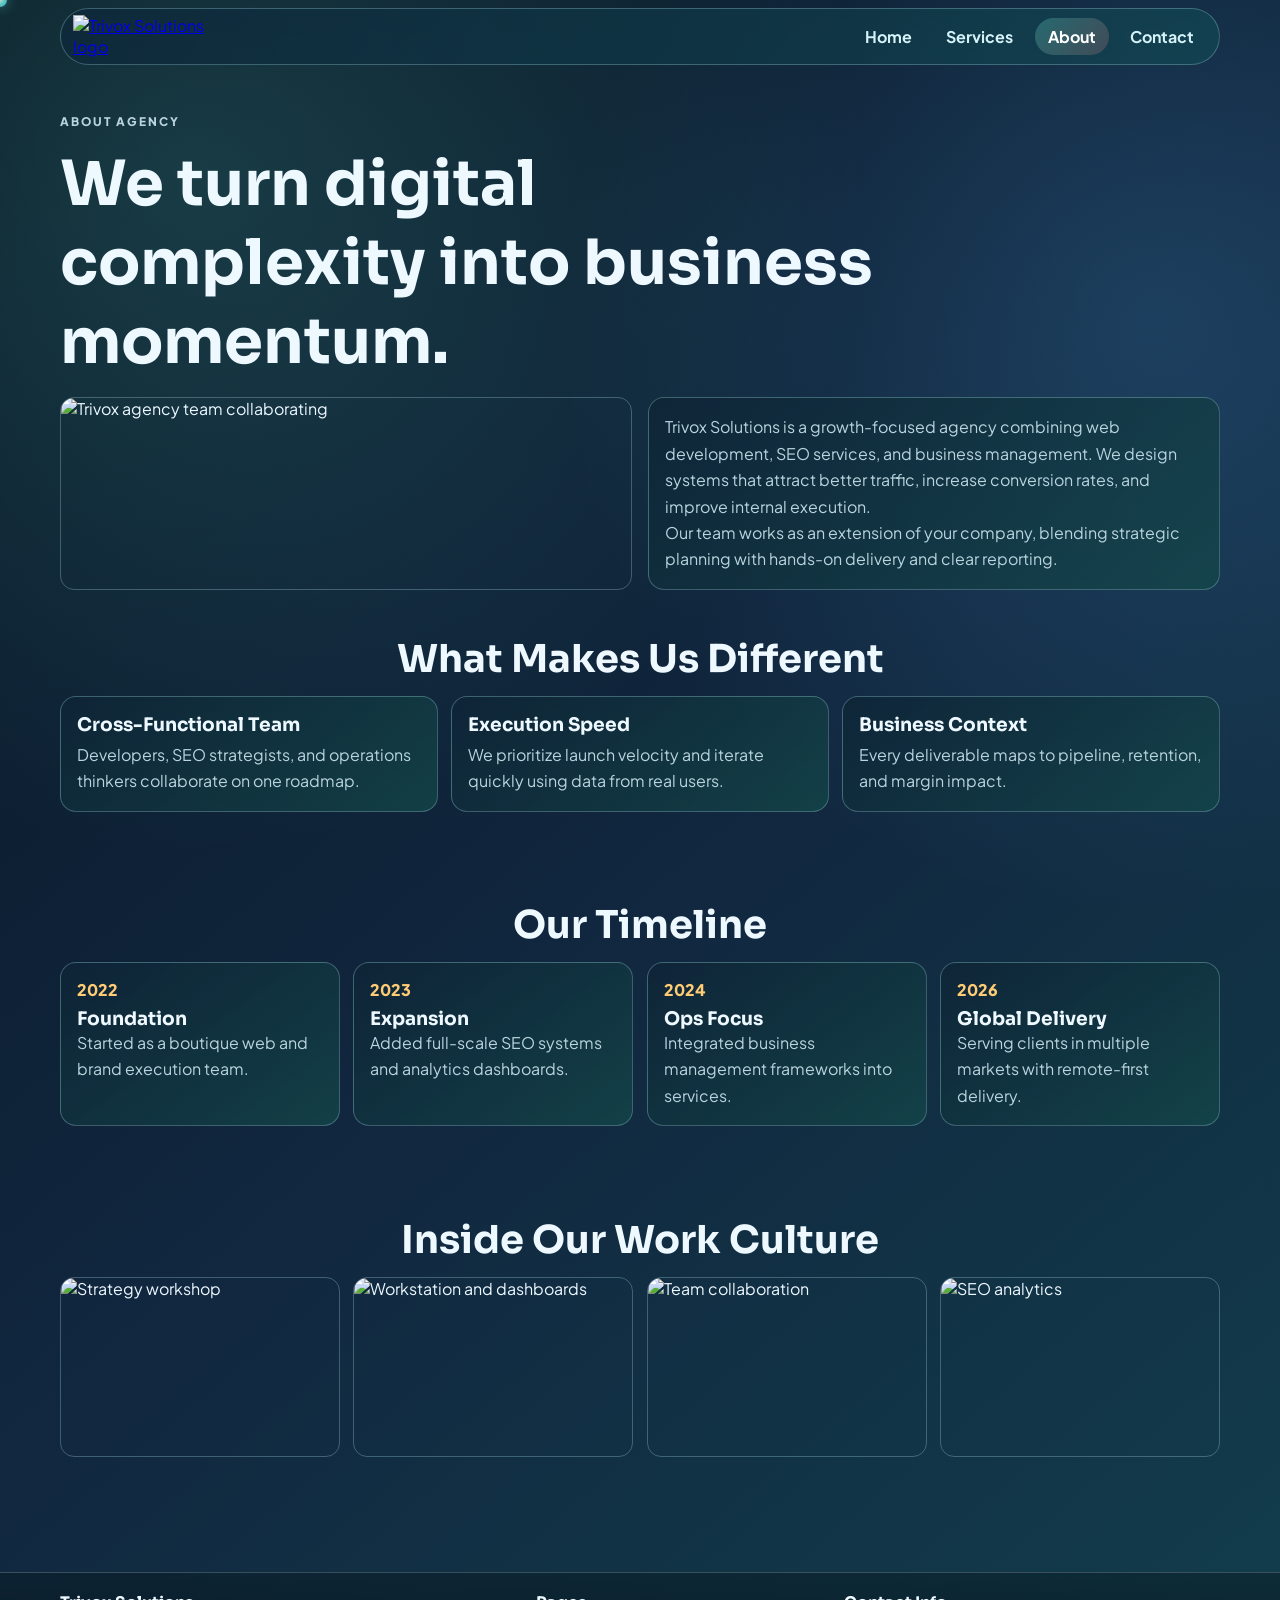
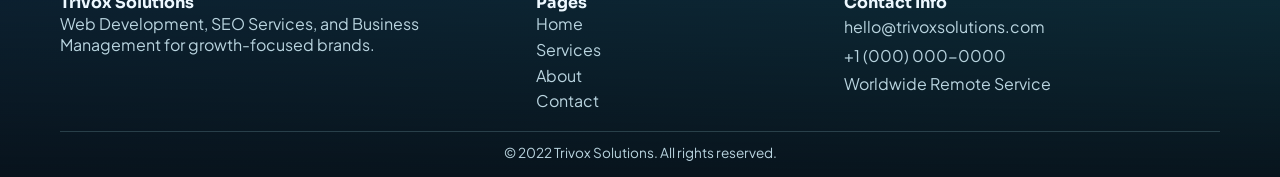
==== commit 9a95504d: "Add files via upload" ====
--- a/about.html
+++ b/about.html
@@ -1,94 +1,30 @@
-<!DOCTYPE html>
-<html lang="en">
-<head>
-<meta charset="UTF-8">
-<meta name="viewport" content="width=device-width, initial-scale=1.0">
-<meta name="description" content="Learn about MBAskills, a creative web and design studio focused on Shopify, WordPress, SEO, AI solutions, and modern business websites.">
-<meta name="robots" content="index, follow">
-<link rel="canonical" href="https://mbaskills.com/about.html">
-<meta property="og:type" content="website">
-<meta property="og:title" content="About | MBAskills">
-<meta property="og:description" content="Meet MBAskills and discover a results-driven approach to modern web design, development, and SEO.">
-<meta property="og:url" content="https://mbaskills.com/about.html">
-<title>About | MBAskills</title>
-<link rel="preconnect" href="https://fonts.googleapis.com">
-<link rel="preconnect" href="https://fonts.gstatic.com" crossorigin>
-<link rel="preconnect" href="https://cdnjs.cloudflare.com" crossorigin>
-<link rel="stylesheet" href="https://fonts.googleapis.com/css2?family=Cormorant+Garamond:wght@500;600;700&family=Manrope:wght@400;500;600;700&display=swap">
-<link rel="stylesheet" href="style.css?v=20">
-<link rel="stylesheet" href="https://cdnjs.cloudflare.com/ajax/libs/font-awesome/6.5.0/css/all.min.css">
-</head>
-<body>
-
-<header class="navbar" aria-label="Main navigation">
-  <div class="logo-container">
-    <img src="assets/images/logo.png" class="logo-img" alt="MBAskills logo" loading="eager" decoding="async" fetchpriority="high">
-    <span class="brand">MBAskills</span>
-  </div>
-
-  <button class="nav-toggle" aria-label="Toggle menu" aria-expanded="false" type="button">
-    <i class="fas fa-bars"></i>
-  </button>
-
-  <nav class="site-nav">
-    <ul class="nav-menu">
-      <li><a href="index.html">Home</a></li>
-      <li><a href="services.html">Services</a></li>
-      <li><a href="portfolio.html">Portfolio</a></li>
-      <li class="nav-item-has-children">
-        <a href="samples.html">Samples <i class="fas fa-chevron-down" aria-hidden="true"></i></a>
-        <ul class="nav-submenu">
-          <li><a href="samples.html#shopify-design">Shopify Store</a></li>
-          <li><a href="samples.html#wordpress-design">WordPress Store</a></li>
-          <li><a href="samples.html#html-design">HTML/CSS Store</a></li>
-          <li><a href="samples.html#pos-design">POS Software</a></li>
-          <li><a href="samples.html#multipurpose-design">Multi-Purpose Sites</a></li>
-          <li><a href="samples.html#mobile-app-design">Mobile Apps</a></li>
-        </ul>
-      </li>
-      <li><a href="contact.html">Contact</a></li>
-    </ul>
-  </nav>
-
-  <a href="contact.html" class="hire-btn">Hire Me</a>
-</header>
-
-<section id="about" class="about">
-  <h2>About MBAskills</h2>
-
-  <p>
-    I'm a freelance creative designer and web developer passionate about building attractive digital experiences.
-    I help businesses and startups create modern branding, ecommerce websites, and engaging social media content.
-  </p>
-
-  <p>
-    My expertise includes Canva design, short video ads, Shopify and WordPress development, SEO optimization,
-    and logo branding.
-  </p>
-</section>
-
-<section class="container page">
-  <h1>How I Work</h1>
-
-  <p>
-    I combine strategy, visual design, and practical execution so your brand looks premium and performs better online.
-  </p>
-
-  <div class="cards">
-    <div class="card">Creative Thinking</div>
-    <div class="card">Client Satisfaction</div>
-    <div class="card">Fast Delivery</div>
-  </div>
-</section>
-
-<footer>
-  <p>&copy; MBAskills</p>
-</footer>
-
-<script src="script.js?v=9" defer></script>
-</body>
-</html>
+<!doctype html>
+<html lang="en">
+<head>
+  <meta charset="UTF-8" />
+  <meta name="viewport" content="width=device-width, initial-scale=1.0" />
+  <title>About Trivox Solutions | Growth Agency Team</title>
+  <meta name="description" content="Learn about Trivox Solutions, a growth agency delivering web development, SEO, and business management solutions." />
+  <link rel="preconnect" href="https://fonts.googleapis.com" />
+  <link rel="preconnect" href="https://fonts.gstatic.com" crossorigin />
+  <link href="https://fonts.googleapis.com/css2?family=Plus+Jakarta+Sans:wght@400;500;600;700;800&family=Sora:wght@500;700;800&display=swap" rel="stylesheet" />
+  <link rel="icon" type="image/png" href="assets/logo.png" />
+  <link rel="apple-touch-icon" href="assets/logo.png" />
+  <link rel="stylesheet" href="styles.css" />
+  
+</head>
+<body>
+<div class="preloader" id="preloader" aria-hidden="true"><div class="preloader-core"><span class="preloader-word">TRIVOX</span></div></div>
+<div class="scroll-progress" id="scrollProgress"></div><div class="cursor-3d" id="cursor3d" aria-hidden="true"></div>
+<header class="site-header" id="siteHeader"><div class="container nav-wrap"><a class="brand" href="index.html"><img src="assets/Untitled design.png" alt="Trivox Solutions logo" /></a><button class="menu-toggle" id="menuToggle">Menu</button><nav class="nav" id="nav"><a href="index.html">Home</a><a href="services.html">Services</a><a class="active" href="about.html">About</a><a href="contact.html">Contact</a></nav></div></header>
+<main class="container page reveal">
+<p class="kicker">About Agency</p><h1>We turn digital complexity into business momentum.</h1>
+<section class="about-grid"><img src="assets/justin-morgan-ZjX-z2Q5zrk-unsplash.jpg" alt="Trivox agency team collaborating" loading="eager" decoding="async" /><div class="about-panel"><p>Trivox Solutions is a growth-focused agency combining web development, SEO services, and business management. We design systems that attract better traffic, increase conversion rates, and improve internal execution.</p><p>Our team works as an extension of your company, blending strategic planning with hands-on delivery and clear reporting.</p></div></section>
+<section class="section"><h2>What Makes Us Different</h2><div class="feature-grid"><article class="gradient-card"><h3>Cross-Functional Team</h3><p>Developers, SEO strategists, and operations thinkers collaborate on one roadmap.</p></article><article class="gradient-card"><h3>Execution Speed</h3><p>We prioritize launch velocity and iterate quickly using data from real users.</p></article><article class="gradient-card"><h3>Business Context</h3><p>Every deliverable maps to pipeline, retention, and margin impact.</p></article></div></section>
+<section class="section"><h2>Our Timeline</h2><div class="timeline"><article><span>2022</span><h3>Foundation</h3><p>Started as a boutique web and brand execution team.</p></article><article><span>2023</span><h3>Expansion</h3><p>Added full-scale SEO systems and analytics dashboards.</p></article><article><span>2024</span><h3>Ops Focus</h3><p>Integrated business management frameworks into services.</p></article><article><span>2026</span><h3>Global Delivery</h3><p>Serving clients in multiple markets with remote-first delivery.</p></article></div></section>
+<section class="section"><h2>Inside Our Work Culture</h2><div class="media-mosaic"><img src="assets/georgia-de-lotz-Ebb8fe-NZtM-unsplash.jpg" alt="Strategy workshop" loading="lazy" decoding="async" /><img src="assets/windows-w79mIrYKcK4-unsplash.jpg" alt="Workstation and dashboards" loading="lazy" decoding="async" /><img src="assets/thomas-kinto-6MsMKWzJWKc-unsplash.jpg" alt="Team collaboration" loading="lazy" decoding="async" /><img src="assets/igor-miske-Px3iBXV-4TU-unsplash.jpg" alt="SEO analytics" loading="lazy" decoding="async" /></div></section>
+</main>
+<footer class="site-footer"><div class="container footer-wrap-rich"><div class="footer-col"><h4>Trivox Solutions</h4><p>Web Development, SEO Services, and Business Management for growth-focused brands.</p></div><div class="footer-col"><h4>Pages</h4><div class="footer-links"><a href="index.html">Home</a><a href="services.html">Services</a><a href="about.html">About</a><a href="contact.html">Contact</a></div></div><div class="footer-col"><h4>Contact Info</h4><div class="footer-contact-list"><p>hello@trivoxsolutions.com</p><p>+1 (000) 000-0000</p><p>Worldwide Remote Service</p></div></div></div><div class="container footer-bottom">&copy; 2022 Trivox Solutions. All rights reserved.</div></footer>
+<script src="script.js" defer></script></body></html>
 
 
-
-
--- a/styles.css
+++ b/styles.css
@@ -0,0 +1,185 @@
+:root {
+  --bg1: #071421;
+  --bg2: #11273f;
+  --bg3: #123f4d;
+  --text: #edf8ff;
+  --muted: #b9d4df;
+  --line: rgba(169, 223, 232, 0.3);
+  --aqua: #66f4dc;
+  --sky: #58b8ff;
+  --amber: #ffcb74;
+  --coral: #ff7f7f;
+}
+
+* { box-sizing: border-box; margin: 0; padding: 0; }
+html { scroll-behavior: smooth; }
+body {
+  font-family: "Plus Jakarta Sans", sans-serif;
+  color: var(--text);
+  background:
+    radial-gradient(circle at 15% 10%, rgba(102, 244, 220, 0.16), transparent 35%),
+    radial-gradient(circle at 90% 18%, rgba(88, 184, 255, 0.18), transparent 32%),
+    linear-gradient(140deg, var(--bg1), var(--bg2), var(--bg3));
+  min-height: 100vh;
+  overflow-x: hidden;
+}
+
+img { max-width: 100%; height: auto; }
+.container { width: min(1160px, 92%); margin: 0 auto; }
+main { padding-bottom: 2rem; }
+
+.preloader { position: fixed; inset: 0; z-index: 300; background: linear-gradient(135deg, #05101d, #0f2c43, #145059); display: grid; place-items: center; transition: opacity .28s ease, visibility .28s ease; }
+.preloader.hide { opacity: 0; visibility: hidden; }
+.preloader-word { font-family: "Sora", sans-serif; letter-spacing: .24em; font-size: clamp(1rem, 3vw, 2rem); background: linear-gradient(120deg, var(--aqua), var(--sky), var(--amber)); -webkit-background-clip: text; color: transparent; width: 0; overflow: hidden; white-space: nowrap; animation: typing .7s steps(6, end) forwards; }
+
+.scroll-progress { position: fixed; top: 0; left: 0; height: 3px; width: 0; z-index: 100; background: linear-gradient(90deg, var(--aqua), var(--sky), var(--amber)); }
+.cursor-3d { position: fixed; width: 14px; height: 14px; border-radius: 50%; pointer-events: none; z-index: 130; background: radial-gradient(circle, #fff 0%, var(--aqua) 45%, var(--sky) 100%); box-shadow: 0 0 14px rgba(102, 244, 220, .55); transform: translate(-50%, -50%); opacity: .8; transition: width .12s ease, height .12s ease; }
+.cursor-3d.active { width: 22px; height: 22px; }
+
+.site-header { position: fixed; top: 8px; left: 0; right: 0; z-index: 80; }
+.nav-wrap { display: flex; justify-content: space-between; align-items: center; gap: .8rem; padding: .4rem .75rem; border-radius: 999px; border: 1px solid var(--line); background: linear-gradient(110deg, rgba(13, 39, 58, .76), rgba(18, 74, 84, .65)); backdrop-filter: blur(10px); }
+.brand img { width: clamp(92px, 11vw, 138px); display: block; }
+.nav { display: flex; gap: .55rem; }
+.nav a { text-decoration: none; color: #d5f2f8; font-weight: 700; padding: .48rem .8rem; border-radius: 999px; transition: .2s ease; }
+.nav a:hover, .nav a.active { background: linear-gradient(130deg, rgba(102, 244, 220, .25), rgba(255, 127, 127, .2)); color: #fff; }
+.menu-toggle { display: none; }
+
+.page, .hero { padding: 7rem 0 2.4rem; position: relative; }
+.hero { perspective: 1000px; }
+.hero-grid { display: grid; grid-template-columns: 1.05fr .95fr; gap: 1.2rem; align-items: center; }
+.hero-3d-bg { position: absolute; inset: 0; pointer-events: none; z-index: -1; }
+.hero-ring { position: absolute; border-radius: 999px; border: 1px solid rgba(255, 255, 255, .22); animation: spin 24s linear infinite; }
+.ring-a { width: 430px; height: 430px; top: 5px; left: -100px; border-color: rgba(102, 244, 220, .3); }
+.ring-b { width: 340px; height: 340px; top: -65px; right: -70px; border-color: rgba(88, 184, 255, .3); animation-direction: reverse; }
+.ring-c { width: 520px; height: 520px; bottom: -180px; right: 16%; border-color: rgba(255, 203, 116, .2); }
+
+.kicker { color: var(--amber); text-transform: uppercase; letter-spacing: .16em; font-size: .74rem; font-weight: 800; margin-bottom: .8rem; }
+h1, h2, h3, h4 { font-family: "Sora", sans-serif; }
+h1 { font-size: clamp(2rem, 5vw, 3.9rem); margin-bottom: 1rem; max-width: 17ch; }
+.hero h1 span { background: linear-gradient(120deg, var(--aqua), var(--sky), var(--coral)); -webkit-background-clip: text; color: transparent; }
+.hero p, .page p, li { color: var(--muted); line-height: 1.65; }
+.actions { margin-top: 1.3rem; display: flex; gap: .8rem; flex-wrap: wrap; }
+.btn { text-decoration: none; display: inline-block; padding: .82rem 1.15rem; border-radius: 999px; font-weight: 800; color: #061523; background: linear-gradient(120deg, var(--aqua), var(--sky), var(--amber)); }
+.btn.ghost { background: transparent; color: #fff; border: 1px solid var(--line); }
+
+.hero-media { position: relative; border-radius: 22px; padding: 1.2rem; border: 1px solid var(--line); background: linear-gradient(140deg, rgba(16, 39, 57, .9), rgba(20, 79, 84, .82)); transform-style: preserve-3d; }
+.hero-media-glow { position: absolute; inset: -3px; border-radius: 24px; background: conic-gradient(from 100deg, var(--aqua), var(--sky), var(--amber), var(--coral), var(--aqua)); filter: blur(12px); opacity: .32; z-index: -1; }
+.logo-3d-wrap { border-radius: 16px; padding: 1rem; border: 1px solid rgba(255,255,255,.2); background: linear-gradient(150deg, rgba(255,255,255,.07), rgba(255,255,255,.02)); }
+.logo-3d { width: 100%; max-width: 360px; margin: 0 auto; display: block; filter: drop-shadow(0 18px 22px rgba(64, 168, 186, .45)); animation: floaty 3.5s ease-in-out infinite; }
+
+.kpi-strip, .feature-grid, .project-grid, .stack, .timeline, .stats-grid, .faq-grid, .media-mosaic, .logo-cloud { display: grid; gap: .85rem; }
+.kpi-strip { margin-top: 1.8rem; grid-template-columns: repeat(4, 1fr); }
+.kpi-strip article, .gradient-card, .timeline article, .testimonials article, .cta-banner, .service-block, .about-panel, .contact-panel, .info-card, .faq-item { border: 1px solid var(--line); border-radius: 16px; background: linear-gradient(145deg, rgba(14, 36, 54, .82), rgba(20, 72, 74, .74)); padding: 1rem; }
+.kpi-strip h3 { font-size: 1.45rem; background: linear-gradient(120deg, var(--amber), var(--aqua)); -webkit-background-clip: text; color: transparent; }
+
+.section { padding: 2.8rem 0; content-visibility: auto; contain-intrinsic-size: 700px; }
+.section h2 { text-align: center; margin-bottom: .8rem; font-size: clamp(1.5rem, 3vw, 2.4rem); }
+.section-lead { text-align: center; margin: 0 auto 1rem; max-width: 70ch; }
+.feature-grid, .project-grid { grid-template-columns: repeat(3, 1fr); }
+.gradient-card h3 { margin-bottom: .4rem; }
+.media-card { overflow: hidden; padding: 0; }
+.media-card img, .media-mosaic img {
+  width: 100%;
+  height: 200px;
+  object-fit: cover;
+  display: block;
+  border-bottom: 1px solid var(--line);
+  transition: transform .35s ease, filter .35s ease;
+}
+.media-card div { padding: 1rem; }
+.media-card:hover img, .media-mosaic img:hover { transform: scale(1.03); filter: saturate(1.06); }
+
+.stats-grid { grid-template-columns: repeat(4, 1fr); }
+.stats-grid article { border: 1px solid var(--line); border-radius: 14px; padding: .9rem; text-align: center; background: rgba(6, 31, 43, .6); }
+.stats-grid h3 { color: var(--aqua); }
+
+.media-mosaic { grid-template-columns: repeat(4, 1fr); }
+.media-mosaic img { border: 1px solid var(--line); border-radius: 14px; height: 180px; }
+.logo-cloud { grid-template-columns: repeat(6, 1fr); }
+.logo-cloud span { border: 1px solid var(--line); border-radius: 999px; padding: .4rem .7rem; text-align: center; color: #d8f4ff; background: rgba(8, 40, 49, .7); font-weight: 600; }
+
+.timeline { grid-template-columns: repeat(4, 1fr); }
+.timeline span { color: var(--amber); font-weight: 800; display: inline-block; margin-bottom: .45rem; }
+
+.service-hero, .about-grid, .contact-panel { display: grid; grid-template-columns: 1fr 1fr; gap: 1rem; }
+.service-hero img, .about-grid img, .info-card img { width: 100%; border-radius: 14px; border: 1px solid var(--line); }
+.stack { margin-top: 1rem; }
+
+.faq-grid { grid-template-columns: repeat(2, 1fr); }
+.faq-item h3 { font-size: 1rem; margin-bottom: .45rem; }
+
+form { display: grid; gap: .7rem; }
+input, textarea, select { width: 100%; padding: .84rem .95rem; border-radius: 11px; border: 1px solid var(--line); background: rgba(7, 23, 30, 0.92); color: #fff; font: inherit; }
+
+.reviews-head { display: grid; grid-template-columns: 48px 1fr 48px; align-items: center; gap: .7rem; margin-bottom: .8rem; }
+.reviews-head h2 { margin: 0; text-align: center; }
+.reviews-btn.side { width: 44px; height: 44px; border-radius: 999px; border: 1px solid var(--line); background: linear-gradient(140deg, rgba(102, 244, 220, .22), rgba(255, 127, 127, .18)); color: #fff; font-size: 1.15rem; cursor: pointer; }
+.testimonials { display: flex; gap: .8rem; overflow-x: auto; scrollbar-width: none; }
+.testimonials::-webkit-scrollbar { display: none; }
+.testimonials article { min-width: min(360px, 82vw); }
+.testimonials h4 { margin-top: .8rem; }
+
+.cta-banner { text-align: center; }
+.cta-banner p { max-width: 58ch; margin: .6rem auto 1rem; color: var(--muted); }
+.site-footer { margin-top: 2rem; border-top: 1px solid var(--line); background: linear-gradient(180deg, rgba(6, 24, 32, .45), rgba(7, 16, 24, .9)); }
+.footer-wrap-rich { display: grid; grid-template-columns: 1.1fr .7fr .9fr; gap: 1rem; padding: 1.2rem 0; align-items: start; }
+.footer-links { display: grid; gap: .3rem; }
+.footer-col p, .footer-col a { color: var(--muted); text-decoration: none; }
+.social-row { display: flex; gap: .55rem; margin-top: .85rem; }
+.icon-link { width: 36px; height: 36px; border-radius: 10px; border: 1px solid var(--line); display: inline-flex; align-items: center; justify-content: center; background: linear-gradient(140deg, rgba(102, 244, 220, .18), rgba(255, 127, 127, .14)); }
+.icon-link svg { width: 18px; height: 18px; fill: none; stroke: #dff1ff; stroke-width: 1.8; }
+.icon-link svg path { fill: none; stroke: #dff1ff; }
+.footer-contact-list { display: grid; gap: .48rem; margin-top: .2rem; }
+.footer-contact-list p { display: flex; align-items: center; gap: .45rem; color: var(--muted); }
+.inline-icon { width: 18px; height: 18px; display: inline-flex; }
+.inline-icon svg { width: 18px; height: 18px; fill: none; stroke: #a8d9ff; stroke-width: 1.8; }
+.footer-bottom { border-top: 1px solid rgba(169, 223, 232, .2); padding: .75rem 0 1rem; text-align: center; color: var(--muted); font-size: .85rem; }
+
+.reveal { opacity: 0; transform: translateY(14px); transition: .4s ease; }
+.reveal.show { opacity: 1; transform: translateY(0); }
+
+@keyframes typing { from { width: 0; } to { width: 6.6em; } }
+@keyframes spin { to { transform: rotate(360deg); } }
+@keyframes floaty { 0%,100% { transform: translateY(0px); } 50% { transform: translateY(-8px); } }
+
+@media (max-width: 980px) {
+  .menu-toggle { display: inline-block; border: 1px solid var(--line); background: rgba(9,22,31,.7); color: #fff; border-radius: 10px; padding: .4rem .7rem; }
+  .nav { display: none; position: absolute; right: 4%; top: 64px; background: #0f2d3f; border: 1px solid var(--line); border-radius: 12px; padding: .75rem; flex-direction: column; }
+  .nav.open { display: flex; }
+  .hero-grid, .kpi-strip, .feature-grid, .project-grid, .timeline, .footer-wrap-rich, .service-hero, .about-grid, .contact-panel, .faq-grid, .stats-grid, .media-mosaic, .logo-cloud { grid-template-columns: 1fr; }
+  .reviews-head { grid-template-columns: 42px 1fr 42px; }
+  .cursor-3d { display: none; }
+}
+
+@media (prefers-reduced-motion: reduce) {
+  * { animation: none !important; transition: none !important; }
+}
+
+@media (max-width: 768px) {
+  .container { width: min(100%, 94%); }
+  .page, .hero { padding-top: 6rem; }
+  h1 { font-size: clamp(1.6rem, 8vw, 2.3rem); max-width: 100%; }
+  .section { padding: 2rem 0; }
+  .nav-wrap { border-radius: 18px; padding: .55rem .65rem; }
+  .nav { left: 3%; right: 3%; top: 62px; width: auto; }
+  .nav a { padding: .65rem .8rem; }
+  .btn { width: 100%; text-align: center; padding: .9rem 1rem; }
+  .actions { width: 100%; }
+  .actions .btn.ghost { width: 100%; }
+  .kpi-strip article, .gradient-card, .service-block, .about-panel, .info-card, .faq-item { padding: .9rem; }
+  .media-card img, .media-mosaic img { height: 180px; }
+  input, textarea, select { font-size: 16px; }
+  .footer-bottom { padding-bottom: 1.5rem; }
+}
+
+@media (max-width: 560px) {
+  body { line-height: 1.55; }
+  .brand img { width: 98px; }
+  .menu-toggle { padding: .5rem .72rem; }
+  .kicker { font-size: .65rem; }
+  .hero-media { padding: .85rem; border-radius: 14px; }
+  .logo-3d-wrap { padding: .75rem; }
+  .reviews-btn.side { width: 38px; height: 38px; }
+  .testimonials article { min-width: 88vw; }
+  .media-card img, .media-mosaic img { height: 155px; }
+}
